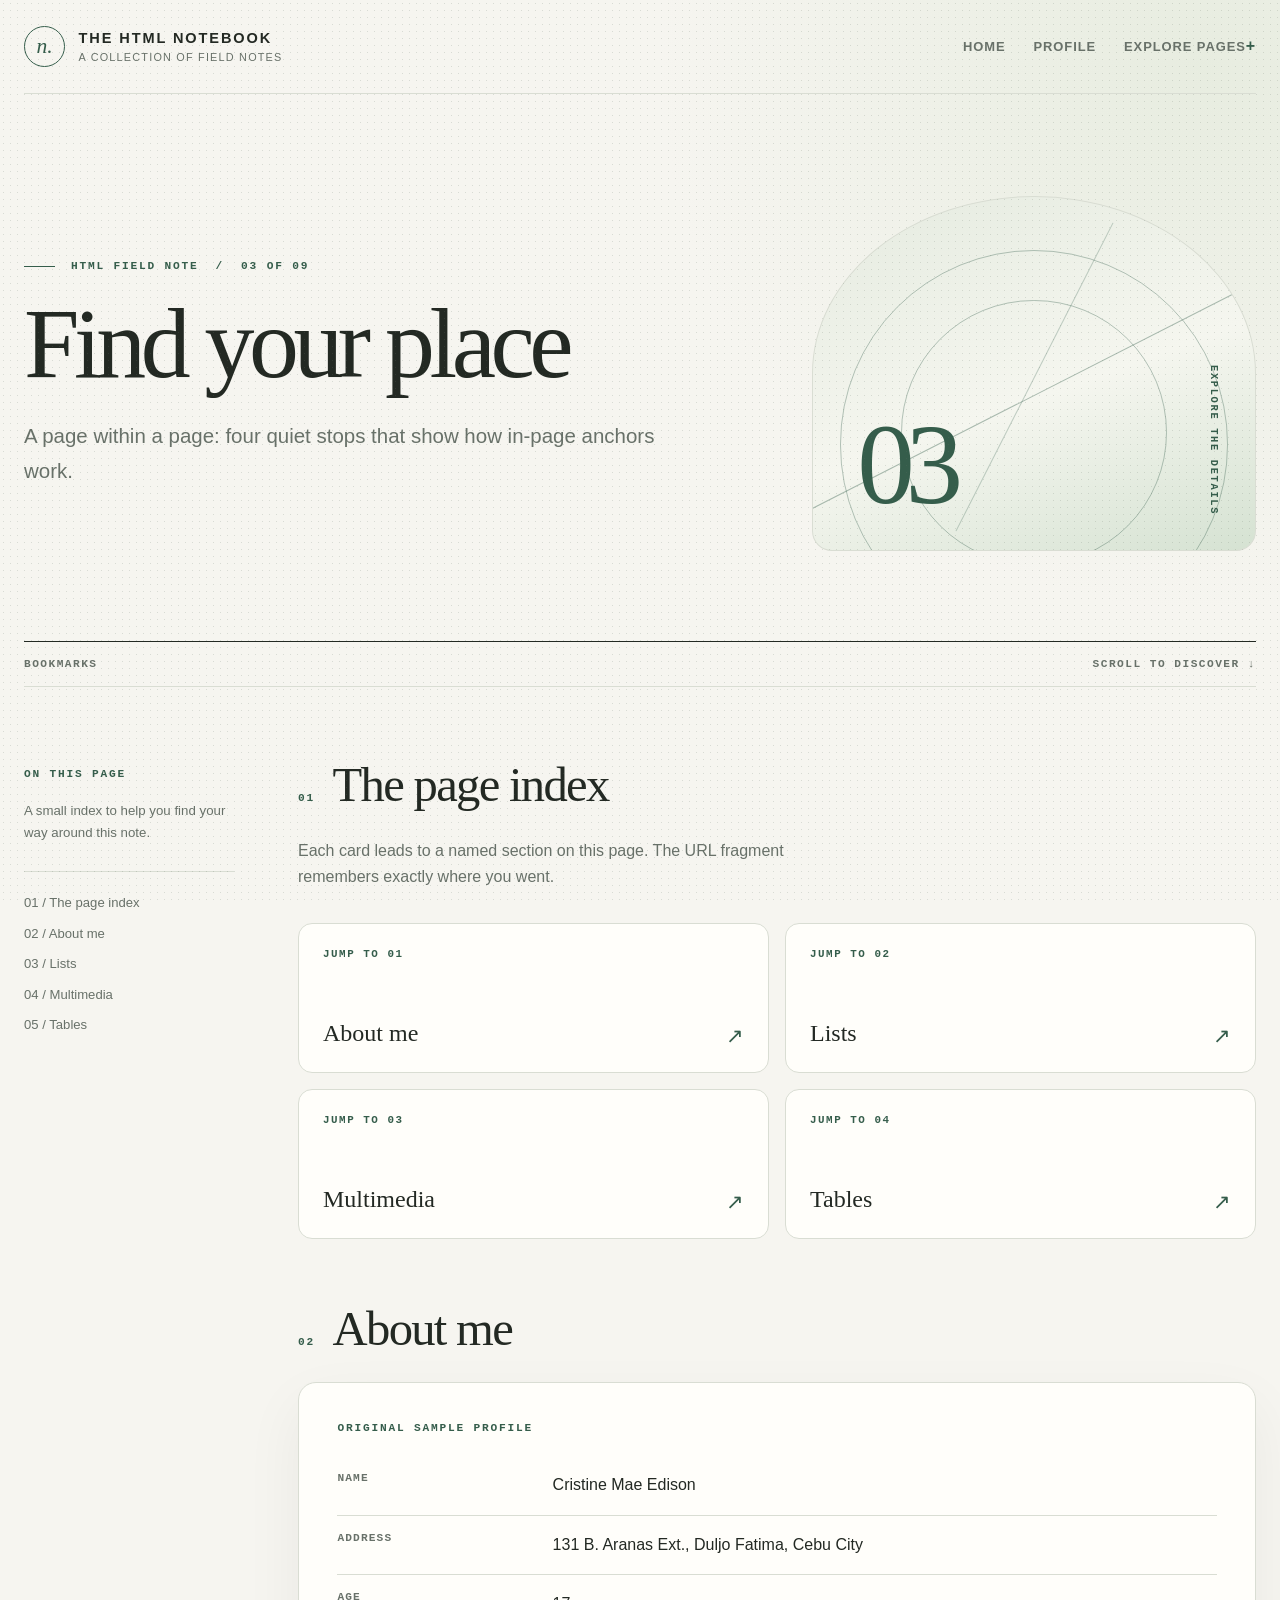
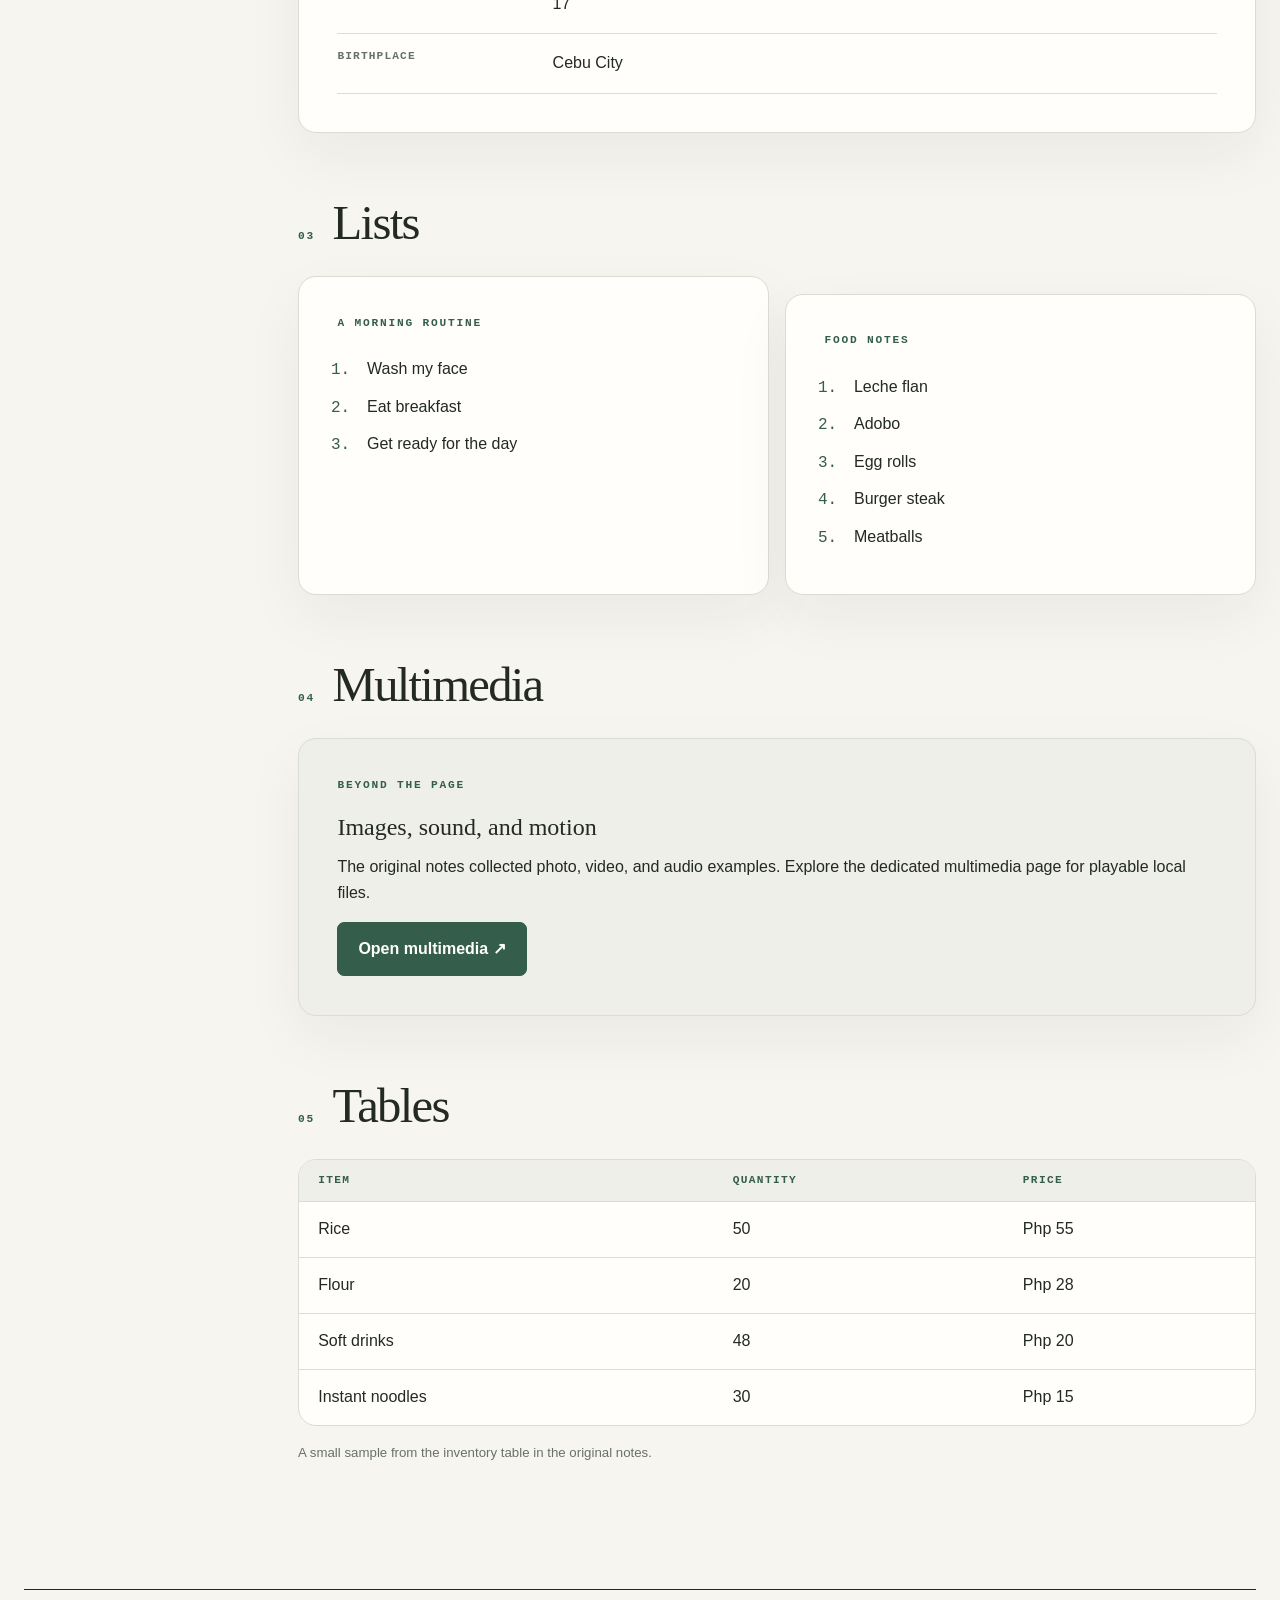
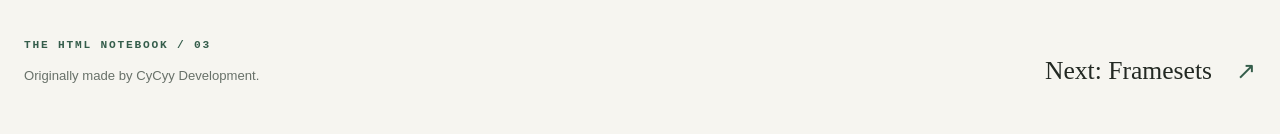
==== bookmarks/bookmarks.html @ a2b39865 "Redesign complete HTML site" ====
<!DOCTYPE html>
<html lang="en">
<head>
  <meta charset="UTF-8">
  <meta name="viewport" content="width=device-width, initial-scale=1">
  <meta name="theme-color" content="#f6f5f0">
  <meta name="description" content="A page within a page: four quiet stops that show how in-page anchors work.">
  <title>Bookmarks — The HTML Notebook</title>
  <link rel="stylesheet" href="../assets/fieldnotes.css">
</head>
<body>
  <a class="skip-link" href="#main">Skip to content</a>
  <div class="site-shell">
    <header class="site-header">
      <a class="brand" href="../index.html" aria-label="The HTML Notebook home"><span class="brand-mark" aria-hidden="true">n.</span><span class="brand-text"><strong>The HTML Notebook</strong><small>A collection of field notes</small></span></a>
      <nav class="top-nav" aria-label="Site navigation">
        <a class="nav-home" href="../index.html">Home</a>
        <a href="../profile/profile.html">Profile</a>
        <details class="nav-menu"><summary>Explore pages</summary><div class="menu-panel"><span class="menu-label">Explore / 14 pages</span><div class="menu-grid"><span class="menu-group-title">The essentials</span><a href="../profile/profile.html">Profile</a>
<a href="../lists/lists.html">Lists</a>
<a href="../multimedia/multimedia.html">Multimedia</a>
<a href="../tables/tables.html">Tables</a>
<a href="../social/social.html">Social links</a><span class="menu-group-title">HTML field notes</span><a href="../formatting/text-formatting.html">Text formatting</a>
<a href="../links/links-and-paths.html">Links &amp; paths</a>
<a href="bookmarks.html" aria-current="page">Bookmarks</a>
<a href="../frames/framesets.html">Framesets</a>
<a href="../frames/iframes.html">Iframes</a>
<a href="../frames/frameattributes.html">Frame attributes</a>
<a href="../embedding/embedding.html">Embedding</a>
<a href="../forms/registration-form.html">Registration form</a>
<a href="../contact/contactme.html">Contact</a></div></div></details>
      </nav>
    </header>
    <main id="main">
      <div class="hero"><div class="hero-copy"><p class="eyebrow">HTML field note &nbsp;/&nbsp; 03 of 09</p><h1>Find your place</h1><p class="hero-description">A page within a page: four quiet stops that show how in-page anchors work.</p></div><div class="hero-art" aria-hidden="true"><span class="art-line"></span><span class="art-stem"></span><span class="art-number">03</span><span class="art-caption">Explore the details</span></div></div>
      <div class="rule-label"><span>Bookmarks</span><span>Scroll to discover ↓</span></div>
      <div class="content-layout"><aside class="page-aside" aria-label="On this page"><span class="aside-label">On this page</span><p>A small index to help you find your way around this note.</p><nav class="toc" aria-label="Page sections"><a href="#index">01 / The page index</a><a href="#aboutme">02 / About me</a><a href="#list">03 / Lists</a><a href="#multimedia">04 / Multimedia</a><a href="#tables">05 / Tables</a></nav></aside><div class="content-stack"><section class="content-section" id="index">
      <div class="section-heading"><span class="section-number">01</span><h2>The page index</h2></div>
      <p class="section-lede">Each card leads to a named section on this page. The URL fragment remembers exactly where you went.</p>
      <div class="grid-two"><a class="link-card" href="#aboutme"><small>Jump to 01</small><strong>About me</strong></a><a class="link-card" href="#list"><small>Jump to 02</small><strong>Lists</strong></a><a class="link-card" href="#multimedia"><small>Jump to 03</small><strong>Multimedia</strong></a><a class="link-card" href="#tables"><small>Jump to 04</small><strong>Tables</strong></a></div>
    </section><section class="content-section" id="aboutme">
      <div class="section-heading"><span class="section-number">02</span><h2>About me</h2></div>


      <div class="panel"><span class="micro">Original sample profile</span><dl class="info-list">
        <div><dt>Name</dt><dd>Cristine Mae Edison</dd></div>
        <div><dt>Address</dt><dd>131 B. Aranas Ext., Duljo Fatima, Cebu City</dd></div>
        <div><dt>Age</dt><dd>17</dd></div>
        <div><dt>Birthplace</dt><dd>Cebu City</dd></div>
      </dl></div>
    </section><section class="content-section" id="list">
      <div class="section-heading"><span class="section-number">03</span><h2>Lists</h2></div>


      <div class="grid-two">
        <div class="panel"><span class="micro">A morning routine</span><ol class="number-list"><li>Wash my face</li><li>Eat breakfast</li><li>Get ready for the day</li></ol></div>
        <div class="panel"><span class="micro">Food notes</span><ol class="number-list"><li>Leche flan</li><li>Adobo</li><li>Egg rolls</li><li>Burger steak</li><li>Meatballs</li></ol></div>
      </div>
    </section><section class="content-section" id="multimedia">
      <div class="section-heading"><span class="section-number">04</span><h2>Multimedia</h2></div>


      <div class="panel panel-soft"><span class="micro">Beyond the page</span><h3>Images, sound, and motion</h3>
      <p>The original notes collected photo, video, and audio examples. Explore the dedicated multimedia page for playable local files.</p>
      <p><a class="button" href="../multimedia/multimedia.html">Open multimedia ↗</a></p></div>
    </section><section class="content-section" id="tables">
      <div class="section-heading"><span class="section-number">05</span><h2>Tables</h2></div>


      <div class="table-wrap"><table><thead><tr><th>Item</th><th>Quantity</th><th>Price</th></tr></thead>
      <tbody><tr><td>Rice</td><td>50</td><td>Php 55</td></tr><tr><td>Flour</td><td>20</td><td>Php 28</td></tr><tr><td>Soft drinks</td><td>48</td><td>Php 20</td></tr><tr><td>Instant noodles</td><td>30</td><td>Php 15</td></tr></tbody></table></div>
      <p class="note">A small sample from the inventory table in the original notes.</p>
    </section></div></div>
    </main>
    <footer class="site-footer"><div><span class="footer-label">The HTML Notebook / 03</span><p>Originally made by CyCyy Development.</p></div><a class="next-link" href="../frames/framesets.html" aria-label="Next page: Framesets">Next: Framesets</a></footer>
  </div>
</body>
</html>
---- assets/fieldnotes.css ----
/* A quiet, editorial system for the HTML field notes. No frameworks or scripts. */
:root {
  color-scheme: light;
  --paper: #f6f5f0;
  --surface: #fffefa;
  --surface-soft: #eeefe8;
  --ink: #232923;
  --muted: #687169;
  --line: #d9ddd3;
  --green: #355d4b;
  --green-dark: #234434;
  --lime: #dce8d5;
  --serif: Georgia, 'Times New Roman', serif;
  --sans: 'Segoe UI', Arial, sans-serif;
  --mono: Consolas, 'Courier New', monospace;
  --radius: 18px;
  --shadow: 0 22px 60px rgba(35, 41, 35, .055);
}

*, *::before, *::after { box-sizing: border-box; }
html { scroll-behavior: smooth; }
body {
  min-width: 320px;
  margin: 0;
  background:
    radial-gradient(circle at 94% 2%, rgba(215, 227, 206, .47), transparent 34rem),
    var(--paper);
  color: var(--ink);
  font: 16px/1.65 var(--sans);
  -webkit-font-smoothing: antialiased;
}
body::before {
  content: '';
  position: fixed;
  inset: 0;
  pointer-events: none;
  z-index: 10;
  opacity: .2;
  background-image: radial-gradient(#637363 0.38px, transparent 0.38px);
  background-size: 7px 7px;
}
a { color: inherit; }
a:focus-visible, button:focus-visible, input:focus-visible,
select:focus-visible, textarea:focus-visible, summary:focus-visible {
  outline: 3px solid #9cbb9b;
  outline-offset: 4px;
}
img, video, iframe { display: block; max-width: 100%; }
button, input, select, textarea { font: inherit; }
::selection { background: var(--lime); color: var(--ink); }
.skip-link {
  position: absolute;
  top: -5rem;
  left: 1rem;
  z-index: 30;
  padding: .65rem 1rem;
  background: var(--green);
  color: white;
}
.skip-link:focus { top: 1rem; }

.site-shell { width: min(100% - 48px, 1344px); margin-inline: auto; }
.site-header {
  position: relative;
  z-index: 20;
  display: flex;
  align-items: center;
  justify-content: space-between;
  gap: 2rem;
  min-height: 94px;
  border-bottom: 1px solid var(--line);
}
.brand { display: inline-flex; align-items: center; gap: .85rem; text-decoration: none; }
.brand-mark {
  display: grid;
  place-items: center;
  width: 41px;
  height: 41px;
  border: 1px solid var(--green);
  border-radius: 50%;
  color: var(--green);
  font: italic 1.35rem var(--serif);
}
.brand-text { display: grid; line-height: 1.14; }
.brand-text strong { font-size: .91rem; letter-spacing: .13em; text-transform: uppercase; }
.brand-text small { margin-top: .27rem; color: var(--muted); font-size: .68rem; letter-spacing: .11em; text-transform: uppercase; }
.top-nav { display: flex; align-items: center; gap: 1.75rem; }
.top-nav > a, .nav-menu summary {
  display: inline-flex;
  align-items: center;
  min-height: 44px;
  color: var(--muted);
  font-size: .81rem;
  font-weight: 600;
  letter-spacing: .07em;
  text-decoration: none;
  text-transform: uppercase;
}
.top-nav > a:hover, .nav-menu summary:hover { color: var(--green); }
.nav-menu { position: relative; }
.nav-menu summary { cursor: pointer; list-style: none; }
.nav-menu summary::-webkit-details-marker { display: none; }
.nav-menu summary::after { content: ' +'; color: var(--green); font-size: 1rem; }
.nav-menu[open] summary::after { content: ' −'; }
.menu-panel {
  position: absolute;
  top: calc(100% + 22px);
  right: 0;
  width: min(580px, calc(100vw - 48px));
  padding: 1.6rem;
  border: 1px solid var(--line);
  border-radius: var(--radius);
  background: var(--surface);
  box-shadow: var(--shadow);
  max-height: min(70vh, 650px);
  overflow-y: auto;
}
.menu-panel::before { content: ''; position: absolute; inset: -24px 0 auto; height: 24px; }
.menu-label, .eyebrow, .micro, .section-number, .aside-label, .footer-label {
  color: var(--green);
  font: 600 .7rem/1.4 var(--mono);
  letter-spacing: .16em;
  text-transform: uppercase;
}
.menu-grid { display: grid; grid-template-columns: repeat(2, minmax(0, 1fr)); gap: .3rem 1rem; margin-top: 1rem; }
.menu-grid a { padding: .55rem .35rem; border-bottom: 1px solid var(--line); font-size: .85rem; text-decoration: none; }
.menu-grid a { min-height: 44px; }
.menu-grid a:hover, .menu-grid a[aria-current] { color: var(--green); }
.menu-grid a[aria-current]::after { content: '  •'; }
.menu-grid .menu-group-title { grid-column: 1 / -1; margin: .8rem 0 .1rem; color: var(--green); font: 600 .68rem var(--mono); letter-spacing: .15em; text-transform: uppercase; }
.menu-grid .menu-group-title:first-child { margin-top: 0; }

.hero { display: grid; grid-template-columns: minmax(0, 1.25fr) minmax(260px, .75fr); gap: 3rem; padding: clamp(4rem, 8vw, 8rem) 0 clamp(3.7rem, 7vw, 7rem); }
.hero-copy { align-self: center; }
.eyebrow { display: flex; align-items: center; gap: 1rem; margin: 0 0 1.35rem; }
.eyebrow::before { content: ''; width: 31px; height: 1px; background: var(--green); }
.hero h1 { max-width: 850px; margin: 0; font: normal clamp(3.8rem, 7.8vw, 7.7rem)/.96 var(--serif); letter-spacing: -.055em; }
.hero h1 em { color: var(--green); font-weight: normal; }
.hero-description { max-width: 650px; margin: 1.7rem 0 0; color: var(--muted); font-size: clamp(1.04rem, 1.7vw, 1.28rem); line-height: 1.7; }
.hero-art {
  position: relative;
  min-height: 355px;
  overflow: hidden;
  border: 1px solid var(--line);
  border-radius: 50% 50% 20px 20px;
  background: linear-gradient(160deg, #e5ebe0, #f5f6ef 55%, #d5e2d2);
}
.hero-art::before, .hero-art::after { content: ''; position: absolute; border: 1px solid rgba(53, 93, 75, .35); border-radius: 50%; }
.hero-art::before { width: 88%; aspect-ratio: 1; top: 15%; left: 6%; }
.hero-art::after { width: 60%; aspect-ratio: 1; top: 29%; left: 20%; }
.art-line { position: absolute; left: -12%; right: -12%; top: 56%; height: 1px; background: rgba(53, 93, 75, .4); transform: rotate(-27deg); }
.art-stem { position: absolute; left: 50%; top: 2%; bottom: 0; width: 1px; background: rgba(53, 93, 75, .28); transform: rotate(27deg); }
.art-number { position: absolute; left: 10%; bottom: 8%; z-index: 1; color: var(--green); font: normal clamp(5rem, 9vw, 9rem)/1 var(--serif); letter-spacing: -.08em; }
.art-caption { position: absolute; right: 8%; bottom: 10%; z-index: 1; color: var(--green); font: 600 .65rem var(--mono); letter-spacing: .16em; text-transform: uppercase; writing-mode: vertical-rl; }

.rule-label { display: flex; justify-content: space-between; gap: 1rem; padding: 1rem 0; border-top: 1px solid var(--ink); border-bottom: 1px solid var(--line); color: var(--muted); font: 600 .7rem var(--mono); letter-spacing: .13em; text-transform: uppercase; }
.content-layout { display: grid; grid-template-columns: minmax(170px, 210px) minmax(0, 1fr); gap: clamp(2rem, 5vw, 6rem); padding: 4.5rem 0 7rem; }
.page-aside { align-self: start; position: sticky; top: 2rem; }
.page-aside p { margin: .9rem 0 1.65rem; color: var(--muted); font-size: .83rem; line-height: 1.7; }
.toc { display: grid; gap: .55rem; padding-top: 1.25rem; border-top: 1px solid var(--line); }
.toc a { color: var(--muted); font-size: .82rem; text-decoration: none; }
.toc a:hover { color: var(--green); }
.content-stack { min-width: 0; display: grid; grid-template-columns: minmax(0, 1fr); gap: 4rem; }
.content-section { min-width: 0; scroll-margin-top: 2rem; }
.section-heading { display: flex; align-items: baseline; gap: 1.1rem; margin-bottom: 1.6rem; }
.section-heading h2 { margin: 0; font: normal clamp(2.1rem, 3.8vw, 3.7rem)/1.1 var(--serif); letter-spacing: -.035em; }
.section-lede { max-width: 62ch; margin: 0 0 2rem; color: var(--muted); font-size: 1rem; }
.panel { padding: clamp(1.5rem, 3vw, 3rem); border: 1px solid var(--line); border-radius: var(--radius); background: var(--surface); box-shadow: var(--shadow); }
.panel + .panel { margin-top: 1.1rem; }
.panel h3 { margin: 0 0 .75rem; font: normal 1.5rem/1.2 var(--serif); }
.panel p { margin: 0; }
.panel p + p { margin-top: 1rem; }
.panel .micro { display: block; margin-bottom: 1.2rem; }
.panel-soft { background: var(--surface-soft); }
.grid-two, .grid-three { display: grid; gap: 1rem; }
.grid-two { grid-template-columns: repeat(2, minmax(0, 1fr)); }
.grid-three { grid-template-columns: repeat(3, minmax(0, 1fr)); }
.link-card { display: flex; flex-direction: column; justify-content: space-between; min-height: 150px; padding: 1.5rem; border: 1px solid var(--line); border-radius: 14px; background: var(--surface); text-decoration: none; transition: transform .2s, border-color .2s, box-shadow .2s; }
.link-card:hover { transform: translateY(-3px); border-color: #a9bdaa; box-shadow: var(--shadow); }
.link-card small { color: var(--green); font: 600 .68rem var(--mono); letter-spacing: .14em; text-transform: uppercase; }
.link-card strong { display: flex; align-items: end; justify-content: space-between; gap: .7rem; font: normal 1.5rem/1.2 var(--serif); }
.link-card strong::after { content: '↗'; color: var(--green); font: normal 1.3rem var(--sans); }
.link-card:focus-visible { outline-offset: 2px; }
.note { margin-top: 1rem; color: var(--muted); font-size: .83rem; }
.quote { margin: 0; padding: 1rem 0 1rem 1.6rem; border-left: 2px solid var(--green); font: italic clamp(1.3rem, 2.4vw, 2rem)/1.45 var(--serif); }
.quote cite { display: block; margin-top: 1rem; color: var(--muted); font: normal .75rem var(--mono); letter-spacing: .08em; }
.sample-grid { display: grid; grid-template-columns: 145px 1fr; gap: 1.4rem; align-items: start; padding: 1.25rem 0; border-top: 1px solid var(--line); }
.sample-grid:first-child { border-top: 0; padding-top: 0; }
.sample-grid:last-child { padding-bottom: 0; }
.sample-grid > span { color: var(--muted); font: 600 .73rem var(--mono); letter-spacing: .08em; text-transform: uppercase; }
mark { padding: .12em .3em; background: #e0eac9; color: var(--ink); }
code, kbd { padding: .18em .4em; border-radius: 4px; background: #edf0e8; color: var(--green-dark); font: .85em var(--mono); }
.chip-row { display: flex; flex-wrap: wrap; gap: .5rem; margin-top: 1.2rem; }
.chip { padding: .45rem .75rem; border: 1px solid var(--line); border-radius: 100px; color: var(--green); font: 600 .72rem var(--mono); }
.info-list { display: grid; gap: 0; margin: 0; }
.info-list div { display: grid; grid-template-columns: minmax(120px, .3fr) 1fr; gap: 1rem; padding: 1rem 0; border-bottom: 1px solid var(--line); }
.info-list dt { color: var(--muted); font: 600 .7rem var(--mono); letter-spacing: .1em; text-transform: uppercase; }
.info-list dd { margin: 0; }
.number-list { margin: 0; padding-left: 1.4rem; }
.number-list li { padding: .35rem 0 .35rem .45rem; }
.number-list li::marker { color: var(--green); font-family: var(--mono); }
.table-wrap { max-width: 100%; overflow-x: auto; border: 1px solid var(--line); border-radius: var(--radius); background: var(--surface); }
table { width: 100%; border-collapse: collapse; text-align: left; }
th, td { padding: .9rem 1.2rem; border-bottom: 1px solid var(--line); }
th { color: var(--green); background: var(--surface-soft); font: 600 .7rem var(--mono); letter-spacing: .12em; text-transform: uppercase; }
tr:last-child td { border-bottom: 0; }
.media-frame { overflow: hidden; border: 1px solid var(--line); border-radius: 12px; background: #e7e9e4; }
.media-frame iframe { width: 100%; aspect-ratio: 16 / 10; border: 0; background: white; }
.media-frame.video iframe { aspect-ratio: 16 / 9; }
.media-caption { padding: .9rem 1.1rem; color: var(--muted); font-size: .78rem; }
.frame-grid { display: grid; grid-template-columns: 1fr 1fr; gap: 1rem; }
.frame-grid .media-frame:first-child { grid-column: 1 / -1; }
.frame-grid.compact .media-frame:first-child { grid-column: auto; }
.frame-grid iframe { height: 280px; aspect-ratio: auto; }
.frame-grid .media-frame:first-child iframe { height: 340px; }
.frame-grid.compact .media-frame:first-child iframe { height: 280px; }
.form-grid { display: grid; grid-template-columns: 1fr 1fr; gap: 1.3rem; }
.field { display: grid; gap: .5rem; }
.field.full { grid-column: 1 / -1; }
.field label, fieldset legend { font-size: .78rem; font-weight: 600; letter-spacing: .05em; }
input:not([type='radio']):not([type='checkbox']), select, textarea {
  width: 100%; min-height: 48px; padding: .75rem .9rem; border: 1px solid #cbd2c8; border-radius: 8px;
  background: #fff; color: var(--ink);
}
textarea { min-height: 125px; resize: vertical; }
input::placeholder, textarea::placeholder { color: #96a096; }
fieldset { min-width: 0; margin: 0; padding: 0; border: 0; }
.choice-row { display: flex; flex-wrap: wrap; gap: .55rem 1.4rem; margin-top: .65rem; }
.choice-row label { display: inline-flex; align-items: center; gap: .45rem; color: var(--muted); font-size: .87rem; cursor: pointer; }
input[type='radio'], input[type='checkbox'] { accent-color: var(--green); }
.form-actions { display: flex; flex-wrap: wrap; align-items: center; gap: .75rem; margin-top: 1.7rem; }
.button { display: inline-block; padding: .8rem 1.25rem; border: 1px solid var(--green); border-radius: 7px; background: var(--green); color: white; font-weight: 600; text-decoration: none; cursor: pointer; transition: background .2s, transform .2s; }
.button:hover { background: var(--green-dark); transform: translateY(-2px); }
.button.secondary { background: transparent; color: var(--green); }
.button.secondary:hover { background: var(--surface-soft); }
.form-actions .note { margin: 0 0 0 auto; }
.site-footer { display: flex; align-items: end; justify-content: space-between; gap: 2rem; padding: 2.5rem 0 3rem; border-top: 1px solid var(--ink); }
.site-footer p { margin: .5rem 0 0; color: var(--muted); font-size: .82rem; }
.next-link { display: inline-flex; gap: 1.5rem; align-items: center; color: var(--ink); font: normal 1.6rem var(--serif); text-decoration: none; }
.next-link:hover { color: var(--green); }
.next-link::after { content: '↗'; color: var(--green); font: 1.5rem var(--sans); }

/* Home and the original five sections */
.home-hero { display: grid; grid-template-columns: minmax(0, 1.2fr) minmax(280px, .8fr); gap: clamp(2rem, 5vw, 6rem); align-items: center; padding: clamp(4rem, 9vw, 9rem) 0 6rem; }
.home-hero h1 { max-width: 940px; margin: 0; font: normal clamp(4.4rem, 8.6vw, 8.7rem)/.95 var(--serif); letter-spacing: -.055em; }
.home-hero h1 em { color: var(--green); font-weight: normal; }
.home-hero .hero-description { max-width: 560px; }
.home-actions { display: flex; flex-wrap: wrap; gap: .7rem; margin-top: 2rem; }
.home-art { min-height: 480px; border-radius: 50% 50% 18px 18px; }
.home-art .art-number { font-size: clamp(5rem, 10vw, 10rem); }
.home-stats { display: grid; grid-template-columns: repeat(3, 1fr); gap: 1rem; padding: 2rem 0 5rem; }
.stat { display: grid; gap: .3rem; padding-top: 1.2rem; border-top: 1px solid var(--line); }
.stat strong { font: normal 2.6rem var(--serif); }
.stat span { color: var(--muted); font: 600 .69rem var(--mono); letter-spacing: .1em; text-transform: uppercase; }
.collection { padding: 1.5rem 0 6rem; }
.collection + .collection { padding-top: 0; }
.collection-head { display: flex; align-items: end; justify-content: space-between; gap: 2rem; margin-bottom: 1.5rem; }
.collection-head h2 { margin: 0; font: normal clamp(2.5rem, 4.5vw, 4.5rem)/1.1 var(--serif); letter-spacing: -.04em; }
.collection-head p { max-width: 390px; margin: 0; color: var(--muted); font-size: .9rem; }
.collection-grid { display: grid; grid-template-columns: repeat(3, minmax(0, 1fr)); gap: 1rem; }
.collection-grid .link-card { min-height: 190px; }
.collection-grid .link-card.featured { grid-column: span 2; background: var(--surface-soft); }
.collection-grid .link-card.featured strong { font-size: 2.3rem; }
.list-card ol, .list-card ul { margin: .7rem 0 0; padding-left: 1.35rem; }
.list-card li { padding: .33rem 0 .33rem .25rem; }
.list-card li::marker { color: var(--green); }
.list-card .alpha-list { list-style-type: upper-alpha; }
.list-card .square-list { list-style-type: square; }
.list-card .circle-list { list-style-type: circle; }
.definition-list { display: grid; grid-template-columns: 160px 1fr; gap: 0 1rem; margin: 0; }
.definition-list dt, .definition-list dd { padding: 1rem 0; border-bottom: 1px solid var(--line); }
.definition-list dt { font-family: var(--serif); font-size: 1.25rem; }
.definition-list dd { margin: 0; color: var(--muted); }
.photo-grid { display: grid; grid-template-columns: repeat(3, minmax(0, 1fr)); gap: 1rem; }
.photo-grid figure { margin: 0; overflow: hidden; border: 1px solid var(--line); border-radius: 13px; background: var(--surface); }
.photo-grid img { width: 100%; height: clamp(180px, 22vw, 300px); object-fit: cover; background: var(--surface-soft); }
.photo-grid figcaption { padding: .7rem 1rem; color: var(--muted); font: 600 .68rem var(--mono); letter-spacing: .1em; text-transform: uppercase; }
.player-grid { display: grid; grid-template-columns: repeat(2, minmax(0, 1fr)); gap: 1rem; }
.player-card video { width: 100%; aspect-ratio: 16 / 9; border-radius: 9px; background: #1b251e; }
.player-card audio { display: block; width: 100%; margin-top: 1rem; }
.player-card h3 { margin-top: .65rem; }
.player-card .micro { margin-bottom: .2rem; }
.table-stack { display: grid; gap: 1.2rem; }
.table-stack h3 { margin: 0 0 .8rem; font: normal 1.45rem var(--serif); }
.table-stack .table-wrap { margin-bottom: 2rem; }
.table-stack tr:nth-child(even) td { background: #fafbf7; }

@media (max-width: 900px) {
  .hero { grid-template-columns: 1fr .58fr; gap: 1.5rem; }
  .hero-art { min-height: 290px; }
  .content-layout { grid-template-columns: 155px minmax(0, 1fr); gap: 2rem; }
  .grid-three { grid-template-columns: repeat(2, minmax(0, 1fr)); }
  .collection-grid { grid-template-columns: repeat(2, minmax(0, 1fr)); }
  .home-art { min-height: 370px; }
}
@media (max-width: 680px) {
  .site-shell { width: min(100% - 32px, 1344px); }
  .site-header { min-height: 77px; }
  .brand-text small { display: none; }
  .top-nav { gap: .9rem; }
  .top-nav > a:not(.nav-home) { display: none; }
  .hero { grid-template-columns: 1fr; gap: 2.5rem; padding: 4rem 0 3rem; }
  .hero h1 { font-size: clamp(3.5rem, 14vw, 5.5rem); }
  .hero-art { min-height: 240px; max-height: 290px; border-radius: 160px 160px 14px 14px; }
  .art-number { font-size: 6rem; }
  .content-layout { grid-template-columns: 1fr; padding: 3rem 0 5rem; }
  .page-aside { position: static; }
  .page-aside p { margin-bottom: .8rem; }
  .toc { display: flex; flex-wrap: wrap; gap: .5rem 1rem; }
  .content-stack { gap: 3.5rem; }
  .grid-two, .grid-three, .frame-grid, .form-grid { grid-template-columns: 1fr; }
  .frame-grid .media-frame:first-child { grid-column: auto; }
  .sample-grid { grid-template-columns: 1fr; gap: .35rem; }
  .form-actions .note { flex-basis: 100%; margin: .2rem 0 0; }
  .site-footer { align-items: start; flex-direction: column; }
  .home-hero { grid-template-columns: 1fr; padding: 4rem 0 3rem; }
  .home-hero h1 { font-size: clamp(3.7rem, 14vw, 6rem); }
  .home-art { min-height: 260px; max-height: 300px; }
  .home-stats { padding: 1rem 0 4rem; }
  .stat strong { font-size: 2rem; }
  .stat span { font-size: .6rem; }
  .collection-head { align-items: start; flex-direction: column; gap: .5rem; }
  .collection-grid { grid-template-columns: 1fr; }
  .collection-grid .link-card.featured { grid-column: auto; }
  .photo-grid { grid-template-columns: 1fr 1fr; }
  .photo-grid figure:first-child { grid-column: 1 / -1; }
  .player-grid { grid-template-columns: 1fr; }
  .definition-list { grid-template-columns: 1fr; }
  .definition-list dt { padding-bottom: 0; border-bottom: 0; }
  .definition-list dd { padding-top: .2rem; }
}
@media (max-width: 420px) {
  .top-nav .nav-home { display: none; }
  .home-stats { gap: .5rem; }
  .stat strong { font-size: 1.7rem; }
  .rule-label { font-size: .62rem; }
}
@media (max-width: 360px) {
  .menu-grid { grid-template-columns: 1fr; }
  .menu-panel { padding: 1.2rem; }
}
@media (prefers-reduced-motion: reduce) {
  html { scroll-behavior: auto; }
  *, *::before, *::after { transition-duration: .01ms !important; animation-duration: .01ms !important; }
}
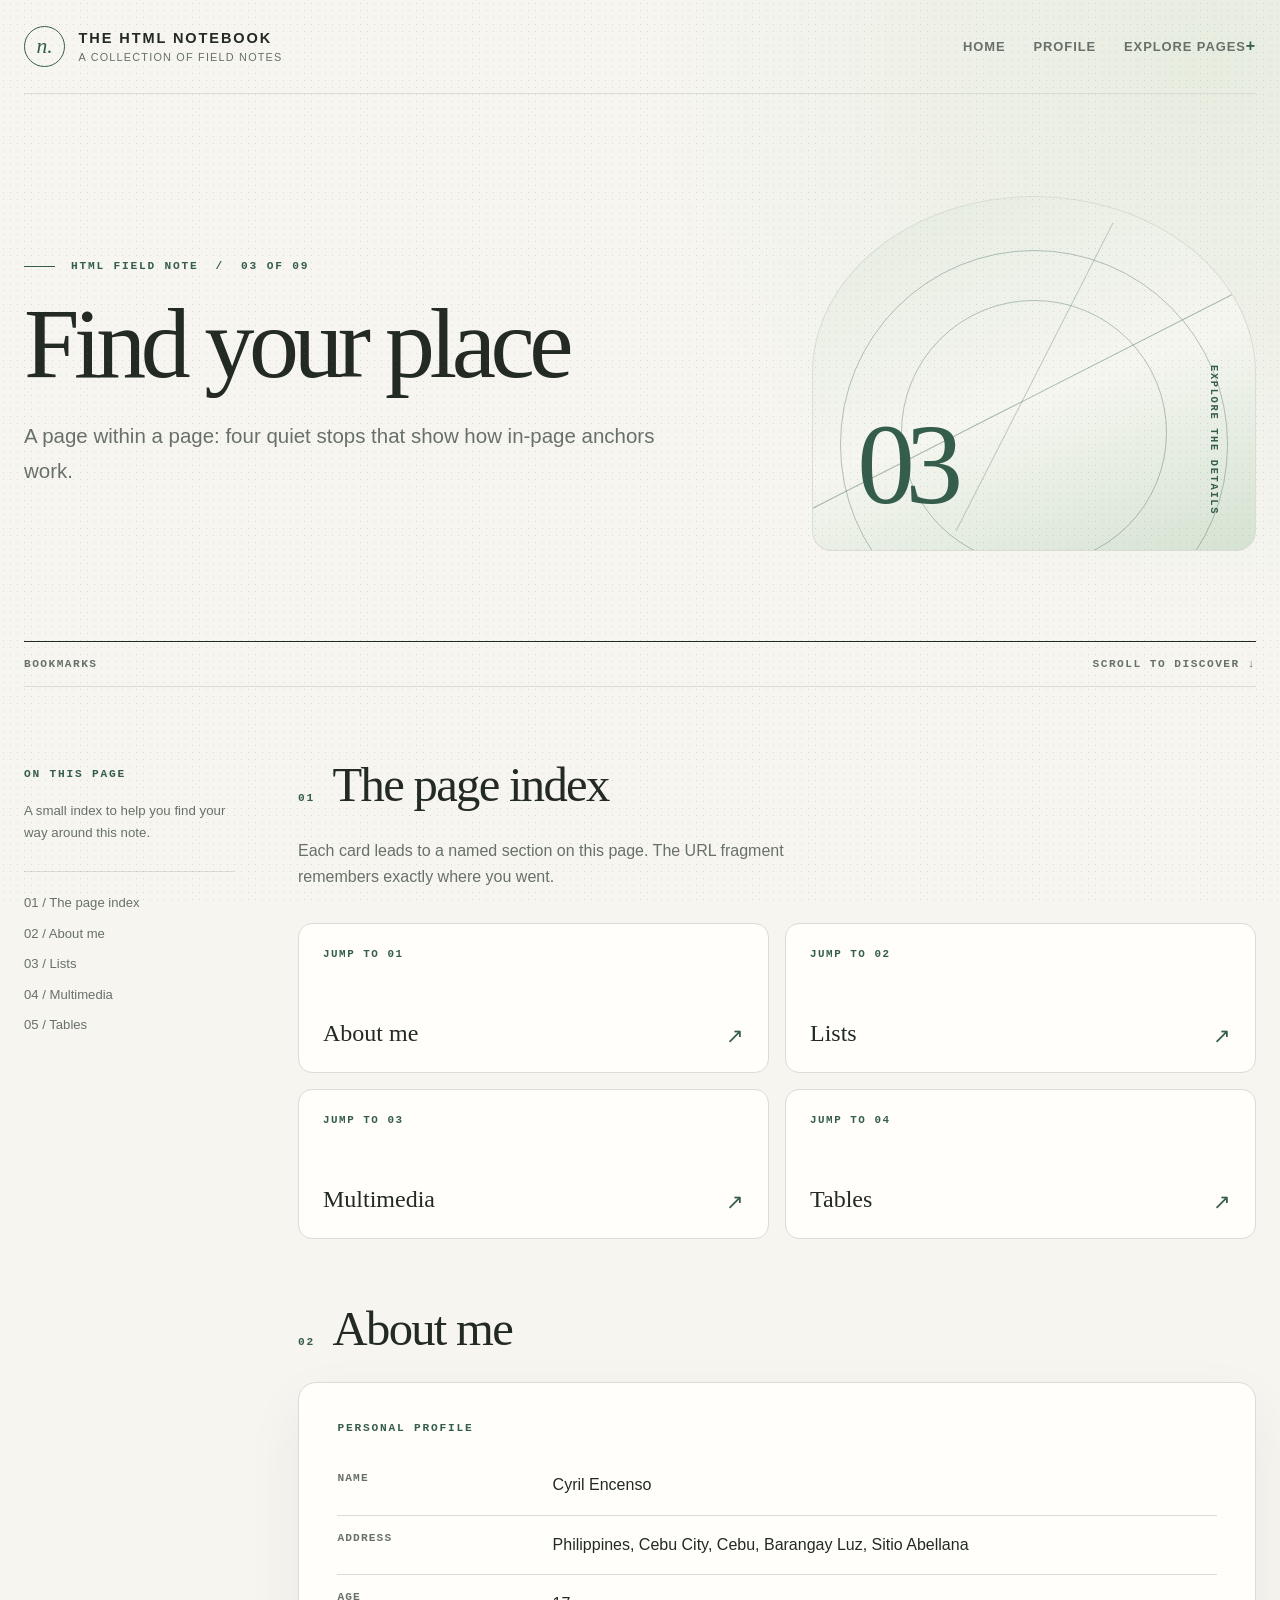
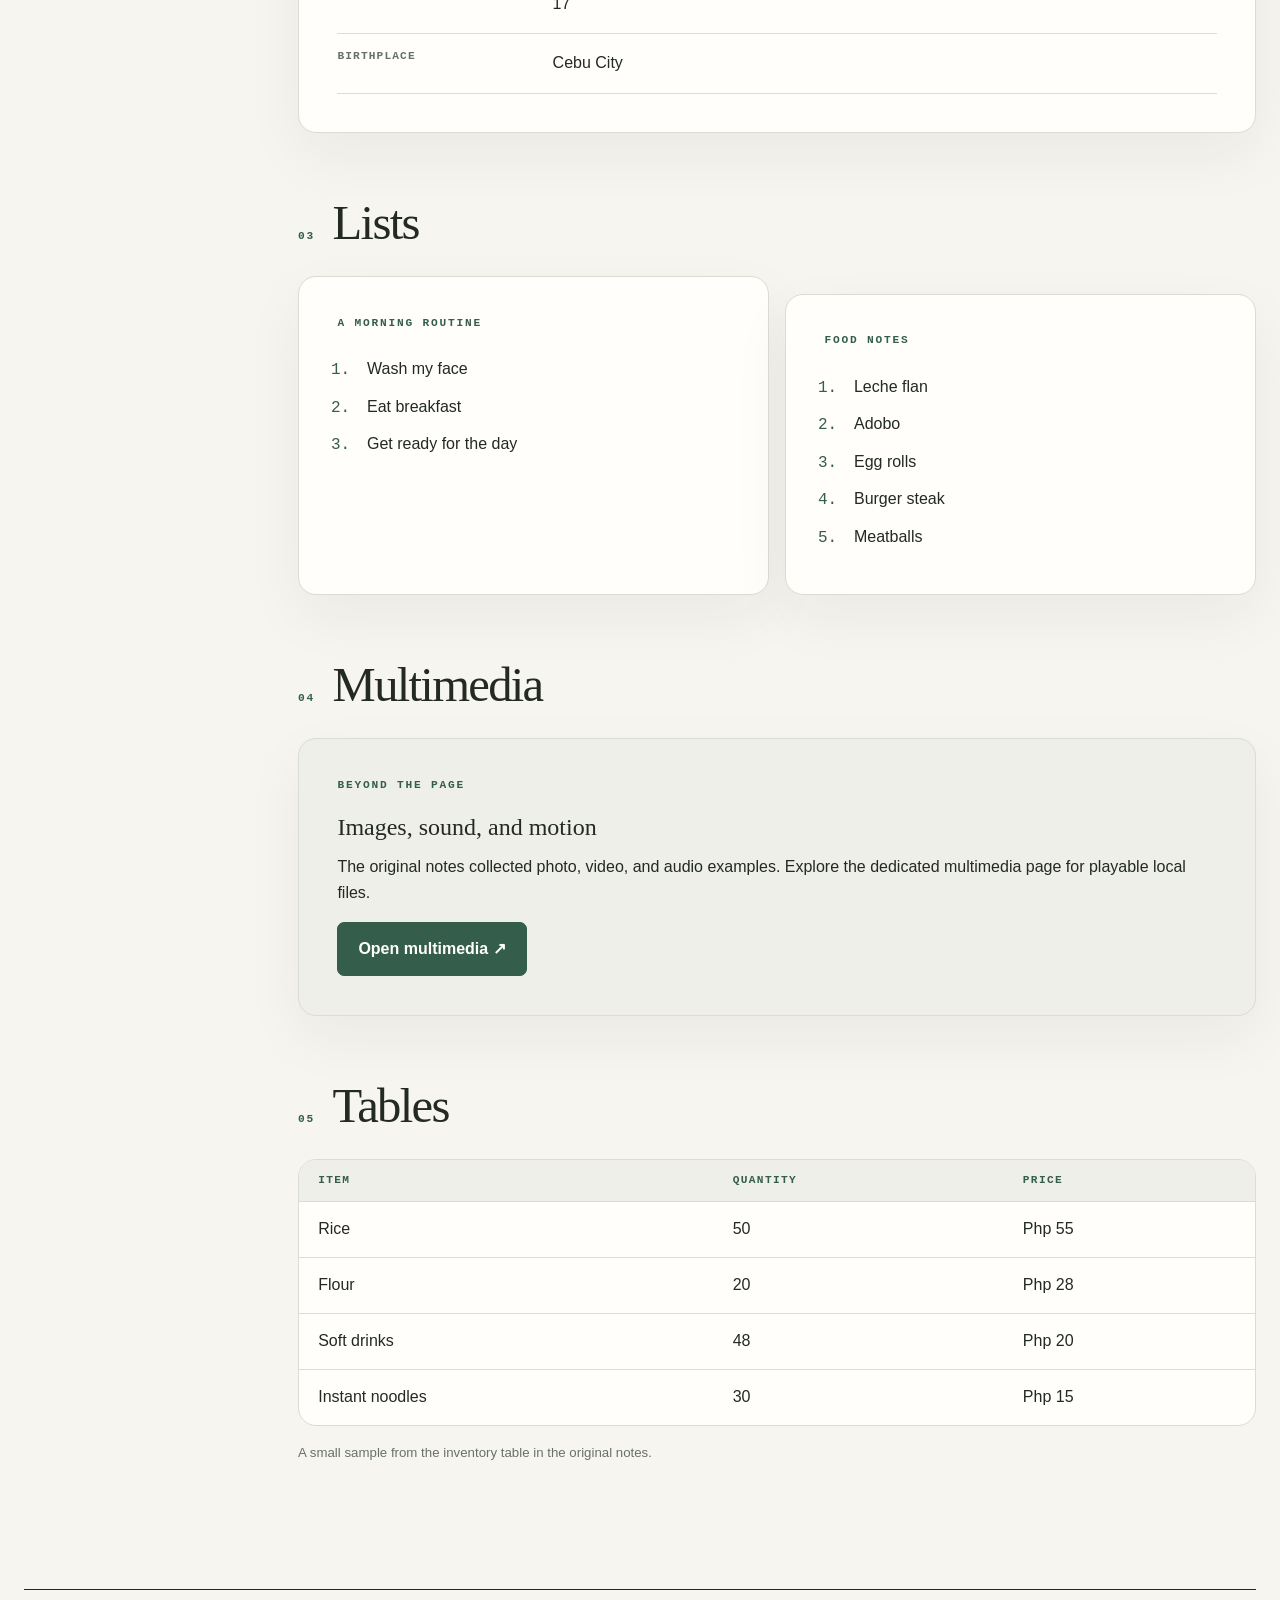
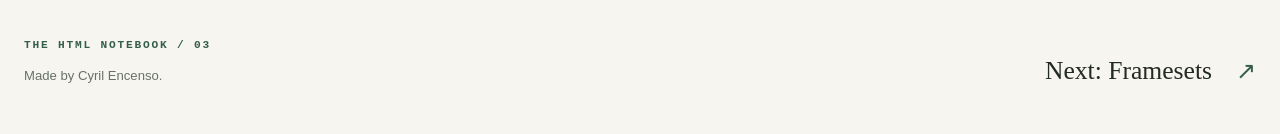
==== commit ba9455b3: "Personalize site and update location maps" ====
--- a/bookmarks/bookmarks.html
+++ b/bookmarks/bookmarks.html
@@ -42,9 +42,9 @@
       <div class="section-heading"><span class="section-number">02</span><h2>About me</h2></div>
 
 
-      <div class="panel"><span class="micro">Original sample profile</span><dl class="info-list">
-        <div><dt>Name</dt><dd>Cristine Mae Edison</dd></div>
-        <div><dt>Address</dt><dd>131 B. Aranas Ext., Duljo Fatima, Cebu City</dd></div>
+      <div class="panel"><span class="micro">Personal profile</span><dl class="info-list">
+        <div><dt>Name</dt><dd>Cyril Encenso</dd></div>
+        <div><dt>Address</dt><dd>Philippines, Cebu City, Cebu, Barangay Luz, Sitio Abellana</dd></div>
         <div><dt>Age</dt><dd>17</dd></div>
         <div><dt>Birthplace</dt><dd>Cebu City</dd></div>
       </dl></div>
@@ -72,7 +72,7 @@
       <p class="note">A small sample from the inventory table in the original notes.</p>
     </section></div></div>
     </main>
-    <footer class="site-footer"><div><span class="footer-label">The HTML Notebook / 03</span><p>Originally made by CyCyy Development.</p></div><a class="next-link" href="../frames/framesets.html" aria-label="Next page: Framesets">Next: Framesets</a></footer>
+    <footer class="site-footer"><div><span class="footer-label">The HTML Notebook / 03</span><p>Made by Cyril Encenso.</p></div><a class="next-link" href="../frames/framesets.html" aria-label="Next page: Framesets">Next: Framesets</a></footer>
   </div>
 </body>
 </html>
